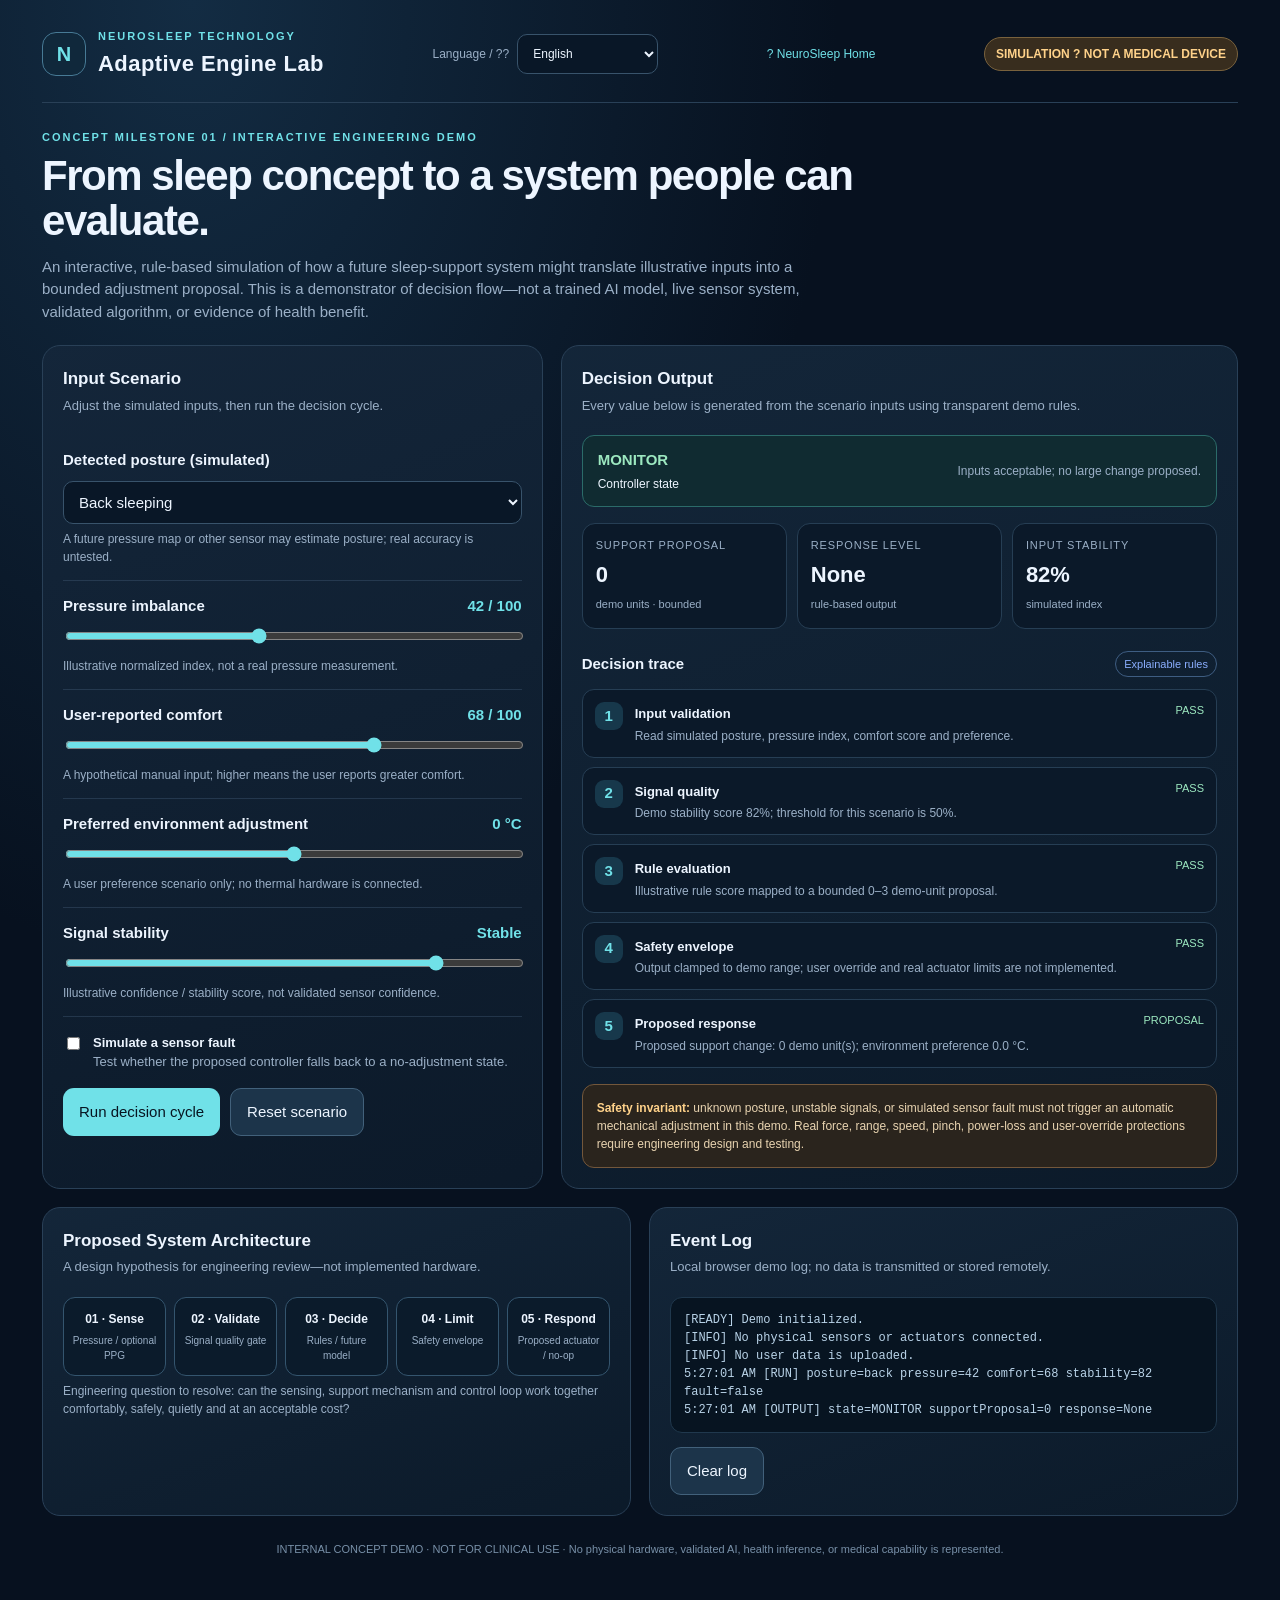
==== adaptive-engine-demo/index.html @ f201ce2b "Add adaptive engine demo and shared language selector" ====
<!doctype html>
<html lang="en">
<head>
<meta charset="utf-8"><meta name="viewport" content="width=device-width,initial-scale=1"><meta name="theme-color" content="#07111f">
<title>NeuroSleep | Adaptive Engine Simulation</title>
<style>
:root{--bg:#07111f;--panel:#101f31;--panel2:#14263a;--line:#294057;--ink:#edf5ff;--muted:#9bb0c7;--cyan:#70e1e8;--blue:#8aaeff;--amber:#ffd28a;--red:#ff9090;--green:#9ce8c0}
*{box-sizing:border-box}body{margin:0;background:radial-gradient(ellipse at 15% 0%,#132c43 0,transparent 42%),var(--bg);color:var(--ink);font:15px/1.5 Inter,Segoe UI,Arial,sans-serif}main{max-width:1240px;margin:auto;padding:28px 22px 48px}.top{display:flex;justify-content:space-between;align-items:center;gap:16px;flex-wrap:wrap;border-bottom:1px solid var(--line);padding-bottom:22px}.demo-lang{display:flex;align-items:center;gap:8px;color:var(--muted);font-size:12px}.demo-lang select{width:auto;max-width:150px}.demo-back{color:var(--cyan);text-decoration:none;font-size:12px;white-space:nowrap}.demo-back:hover{text-decoration:underline}.brand{display:flex;align-items:center;gap:12px}.mark{width:44px;height:44px;border:1px solid #477a95;border-radius:14px;display:grid;place-items:center;color:var(--cyan);font-weight:800;font-size:20px;background:#10283b}.eyebrow{color:var(--cyan);font-size:11px;letter-spacing:.18em;text-transform:uppercase;font-weight:800}.brand h1{margin:2px 0 0;font-size:22px;letter-spacing:.02em}.pill{border:1px solid #79623d;color:var(--amber);background:#382d1e;padding:7px 11px;border-radius:999px;font-size:12px;font-weight:700}.intro{padding:26px 0 22px;max-width:820px}.intro h2{font-size:clamp(27px,4vw,42px);line-height:1.08;margin:8px 0 12px;letter-spacing:-.035em}.intro p{color:var(--muted);margin:0;max-width:780px}.grid{display:grid;grid-template-columns: minmax(280px,.85fr) minmax(320px,1.15fr);gap:18px}.panel{background:linear-gradient(160deg,rgba(20,38,58,.97),rgba(12,26,42,.97));border:1px solid var(--line);border-radius:18px;padding:20px;min-width:0}.panel h3{margin:0 0 4px;font-size:17px}.sub{margin:0 0 20px;color:var(--muted);font-size:13px}.control{padding:14px 0;border-bottom:1px solid rgba(75,102,128,.35)}.control:last-of-type{border:0}.labelrow{display:flex;justify-content:space-between;gap:12px;margin-bottom:9px}.labelrow label{font-weight:650}.value{color:var(--cyan);font-variant-numeric:tabular-nums;font-weight:750}select,input[type=range]{width:100%}select{background:#091727;border:1px solid #38536b;color:var(--ink);padding:11px;border-radius:10px;font:inherit}input[type=range]{accent-color:var(--cyan)}.hint{color:var(--muted);font-size:12px;margin-top:6px}.checks{display:flex;gap:10px;align-items:flex-start;margin:16px 0;color:var(--muted);font-size:13px}.checks input{margin-top:4px;accent-color:var(--cyan)}button{background:var(--cyan);color:#071521;border:0;padding:12px 16px;border-radius:11px;font-weight:800;cursor:pointer;font:inherit}button:hover{filter:brightness(1.08)}button.secondary{background:#1c344a;color:var(--ink);border:1px solid #42617b}.actions{display:flex;gap:10px;flex-wrap:wrap;margin-top:14px}.status{display:flex;justify-content:space-between;gap:12px;align-items:center;padding:13px 15px;border-radius:12px;background:#102b31;border:1px solid #2b6b69;margin:16px 0}.status strong{color:var(--green)}.status span{font-size:12px;color:var(--muted)}.metrics{display:grid;grid-template-columns:repeat(3,minmax(0,1fr));gap:10px}.metric{background:#0b1929;border:1px solid #263e54;border-radius:13px;padding:13px}.metric small{display:block;color:var(--muted);font-size:11px;letter-spacing:.08em;text-transform:uppercase}.metric b{display:block;font-size:22px;margin:5px 0 1px}.metric em{font-size:11px;color:var(--muted);font-style:normal}.resulttitle{display:flex;justify-content:space-between;align-items:center;gap:12px;margin-top:22px}.resulttitle h4{margin:0;font-size:15px}.tag{font-size:11px;color:var(--blue);border:1px solid #3e5d82;border-radius:999px;padding:4px 8px}.steps{display:grid;gap:9px;margin-top:12px}.step{display:grid;grid-template-columns:30px 1fr auto;align-items:start;gap:10px;padding:12px;background:#0b1929;border:1px solid #263e54;border-radius:12px}.num{width:28px;height:28px;display:grid;place-items:center;border-radius:9px;background:#17384b;color:var(--cyan);font-weight:800}.step p{margin:2px 0 0;color:var(--muted);font-size:12px}.step b{font-size:13px}.state{font-size:11px;color:var(--green);white-space:nowrap}.safety{margin-top:16px;padding:14px;border:1px solid #73573b;background:#2a241d;border-radius:12px;color:#e8d3b0;font-size:12px}.safety b{color:var(--amber)}.lower{display:grid;grid-template-columns:1fr 1fr;gap:18px;margin-top:18px}.arch{display:grid;grid-template-columns:repeat(5,minmax(0,1fr));gap:8px;margin-top:14px}.node{border:1px solid #34556e;border-radius:12px;padding:12px 8px;text-align:center;background:#0b1b2b}.node b{display:block;font-size:12px}.node small{display:block;color:var(--muted);font-size:10px;margin-top:5px}.log{font-family:ui-monospace,SFMono-Regular,Consolas,monospace;color:#b9d3e8;font-size:12px;white-space:pre-wrap;max-height:180px;overflow:auto;background:#071421;border:1px solid #20384d;border-radius:12px;padding:13px;margin-top:12px}.foot{color:#7890a8;font-size:11px;text-align:center;margin-top:25px}.hidden{display:none}@media(max-width:800px){.grid,.lower{grid-template-columns:1fr}.arch{grid-template-columns:1fr}.node{text-align:left}.metrics{grid-template-columns:1fr 1fr}.top{align-items:flex-start}}@media(max-width:430px){main{padding:18px 12px}.panel{padding:15px}.metrics{grid-template-columns:1fr}}
</style></head>
<body><main>
<header class="top"><div class="brand"><div class="mark">N</div><div><div class="eyebrow">NeuroSleep Technology</div><h1>Adaptive Engine Lab</h1></div></div><div class="demo-lang"><label for="ns-lang-select">Language / ??</label><select id="ns-lang-select" aria-label="Interface language"><option value="en">English</option><option value="zh-CN">????</option><option value="zh-TW">????</option><option value="ja">???</option><option value="ko">???</option><option value="es">Espa?ol</option><option value="fr">Fran?ais</option><option value="de">Deutsch</option><option value="it">Italiano</option><option value="pt">Portugu?s</option><option value="ru">???????</option><option value="ar">???????</option><option value="hi">??????</option><option value="id">Bahasa Indonesia</option><option value="vi">Ti?ng Vi?t</option><option value="th">???</option><option value="tr">T?rk?e</option></select></div><a class="demo-back" href="../index.html">? NeuroSleep Home</a><div class="pill">SIMULATION ? NOT A MEDICAL DEVICE</div></header>
<section class="intro"><div class="eyebrow">Concept milestone 01 / Interactive engineering demo</div><h2>From sleep concept to a system people can evaluate.</h2><p>An interactive, rule-based simulation of how a future sleep-support system might translate illustrative inputs into a bounded adjustment proposal. This is a demonstrator of decision flow—not a trained AI model, live sensor system, validated algorithm, or evidence of health benefit.</p></section>
<section class="grid">
<div class="panel"><h3>Input Scenario</h3><p class="sub">Adjust the simulated inputs, then run the decision cycle.</p>
<div class="control"><div class="labelrow"><label for="posture">Detected posture (simulated)</label></div><select id="posture"><option value="back">Back sleeping</option><option value="left">Left side sleeping</option><option value="right">Right side sleeping</option><option value="stomach">Stomach / prone</option><option value="unknown">Unknown / conflicting signal</option></select><div class="hint">A future pressure map or other sensor may estimate posture; real accuracy is untested.</div></div>
<div class="control"><div class="labelrow"><label for="pressure">Pressure imbalance</label><span class="value" id="pressureV">42 / 100</span></div><input id="pressure" type="range" min="0" max="100" value="42"><div class="hint">Illustrative normalized index, not a real pressure measurement.</div></div>
<div class="control"><div class="labelrow"><label for="comfort">User-reported comfort</label><span class="value" id="comfortV">68 / 100</span></div><input id="comfort" type="range" min="0" max="100" value="68"><div class="hint">A hypothetical manual input; higher means the user reports greater comfort.</div></div>
<div class="control"><div class="labelrow"><label for="temp">Preferred environment adjustment</label><span class="value" id="tempV">0 °C</span></div><input id="temp" type="range" min="-2" max="2" step=".5" value="0"><div class="hint">A user preference scenario only; no thermal hardware is connected.</div></div>
<div class="control"><div class="labelrow"><label for="motion">Signal stability</label><span class="value" id="motionV">Stable</span></div><input id="motion" type="range" min="0" max="100" value="82"><div class="hint">Illustrative confidence / stability score, not validated sensor confidence.</div></div>
<label class="checks"><input type="checkbox" id="fault"><span><b style="color:var(--ink)">Simulate a sensor fault</b><br>Test whether the proposed controller falls back to a no-adjustment state.</span></label>
<div class="actions"><button id="run">Run decision cycle</button><button class="secondary" id="reset">Reset scenario</button></div></div>
<div class="panel"><h3>Decision Output</h3><p class="sub">Every value below is generated from the scenario inputs using transparent demo rules.</p>
<div class="status"><div><strong id="mode">MONITOR</strong><div style="font-size:12px;margin-top:3px">Controller state</div></div><span id="reason">Waiting for first simulation run</span></div>
<div class="metrics"><div class="metric"><small>Support proposal</small><b id="support">0</b><em>demo units · bounded</em></div><div class="metric"><small>Response level</small><b id="response">Low</b><em>rule-based output</em></div><div class="metric"><small>Input stability</small><b id="stable">82%</b><em>simulated index</em></div></div>
<div class="resulttitle"><h4>Decision trace</h4><span class="tag">Explainable rules</span></div>
<div class="steps" id="steps"><div class="step"><div class="num">1</div><div><b>Validate inputs</b><p>Waiting for scenario execution.</p></div><span class="state">PENDING</span></div></div>
<div class="safety"><b>Safety invariant:</b> unknown posture, unstable signals, or simulated sensor fault must not trigger an automatic mechanical adjustment in this demo. Real force, range, speed, pinch, power-loss and user-override protections require engineering design and testing.</div>
</div></section>
<section class="lower"><div class="panel"><h3>Proposed System Architecture</h3><p class="sub">A design hypothesis for engineering review—not implemented hardware.</p><div class="arch"><div class="node"><b>01 · Sense</b><small>Pressure / optional PPG</small></div><div class="node"><b>02 · Validate</b><small>Signal quality gate</small></div><div class="node"><b>03 · Decide</b><small>Rules / future model</small></div><div class="node"><b>04 · Limit</b><small>Safety envelope</small></div><div class="node"><b>05 · Respond</b><small>Proposed actuator / no-op</small></div></div><p class="hint">Engineering question to resolve: can the sensing, support mechanism and control loop work together comfortably, safely, quietly and at an acceptable cost?</p></div>
<div class="panel"><h3>Event Log</h3><p class="sub">Local browser demo log; no data is transmitted or stored remotely.</p><div class="log" id="log">[READY] Demo initialized.
[INFO] No physical sensors or actuators connected.
[INFO] No user data is uploaded.</div><div class="actions"><button class="secondary" id="clear">Clear log</button></div></div></section>
<p class="foot">INTERNAL CONCEPT DEMO · NOT FOR CLINICAL USE · No physical hardware, validated AI, health inference, or medical capability is represented.</p>
</main>
<script>
const $=id=>document.getElementById(id);
const initial={posture:"back",pressure:42,comfort:68,temp:0,motion:82,fault:false};
function sync(){ $("pressureV").textContent=$("pressure").value+" / 100";$("comfortV").textContent=$("comfort").value+" / 100";$("tempV").textContent=(Number($("temp").value)>0?"+":"")+Number($("temp").value).toFixed(1).replace(".0","")+" °C";$("motionV").textContent=Number($("motion").value)>=75?"Stable":Number($("motion").value)>=50?"Variable":"Unstable"; }
["pressure","comfort","temp","motion"].forEach(id=>$(id).addEventListener("input",sync));
function addLog(s){$("log").textContent+="\n"+new Date().toLocaleTimeString()+" "+s;$("log").scrollTop=$("log").scrollHeight;}
function run(){const posture=$("posture").value,p=+$("pressure").value,c=+$("comfort").value,t=+$("temp").value,m=+$("motion").value,f=$("fault").checked;let state="MONITOR",support=0,response="Low",reason="Inputs acceptable; no large change proposed.",steps=[];
steps.push(["Input validation", "Read simulated posture, pressure index, comfort score and preference.", "PASS"]);
if(f||posture==="unknown"||m<50){state="SAFE HOLD";reason=f?"Simulated sensor fault — adjustment inhibited.":posture==="unknown"?"Posture is unknown or conflicting — adjustment inhibited.":"Signal stability below demo threshold — adjustment inhibited.";steps.push(["Safety gate",reason,"BLOCK"]);steps.push(["Actuator command","No automatic mechanical adjustment. Retain last known safe state in a real design.","NO-OP"]);support=0;response="Inhibited";}
else{steps.push(["Signal quality","Demo stability score "+m+"%; threshold for this scenario is 50%.","PASS"]);let base=posture==="left"||posture==="right"?1:posture==="back"?0.5:0;let need=Math.max(0,Math.min(3,Math.round((p-35)/22+(55-c)/35+base)));support=need;response=need>=2?"Moderate":need===1?"Low":"None";if(c<35){reason="Low reported comfort raises a review flag; no clinical inference is made.";}if(posture==="stomach"){support=0;response="None";reason="Prone posture: demo policy suppresses automatic support changes pending specialist engineering review.";}steps.push(["Rule evaluation","Illustrative rule score mapped to a bounded 0–3 demo-unit proposal.","PASS"]);steps.push(["Safety envelope","Output clamped to demo range; user override and real actuator limits are not implemented.","PASS"]);steps.push(["Proposed response",posture==="stomach"?"No automatic adjustment for this scenario.":"Proposed support change: "+support+" demo unit(s); environment preference "+(t>0?"+":"")+t.toFixed(1)+" °C.","PROPOSAL"]);}
$("mode").textContent=state;$("reason").textContent=reason;$("support").textContent=support;$("response").textContent=response;$("stable").textContent=m+"%";
$("steps").innerHTML=steps.map((s,i)=>'<div class="step"><div class="num">'+(i+1)+'</div><div><b>'+s[0]+'</b><p>'+s[1]+'</p></div><span class="state">'+s[2]+'</span></div>').join("");
addLog("[RUN] posture="+posture+" pressure="+p+" comfort="+c+" stability="+m+" fault="+f);addLog("[OUTPUT] state="+state+" supportProposal="+support+" response="+response);}
$("run").addEventListener("click",run);$("clear").addEventListener("click",()=>$("log").textContent="[CLEARED] Log cleared. No data transmitted.");$("reset").addEventListener("click",()=>{Object.entries(initial).forEach(([k,v])=>{if(k==="fault")$(k).checked=v;else $(k).value=v;});sync();run();addLog("[RESET] Default scenario restored.");});
sync();run();
// Share the selected language with Yiang Health and the NeuroSleep main site.
(function(){const s=document.getElementById("ns-lang-select");const langs=["en","zh-CN","zh-TW","ja","ko","es","fr","de","it","pt","ru","ar","hi","id","vi","th","tr"];const saved=localStorage.getItem("yiang_health_lang");const nav=(navigator.language||"en").toLowerCase();let lang=saved&&langs.includes(saved)?saved:(nav.startsWith("zh")?(nav.includes("tw")||nav.includes("hk")?"zh-TW":"zh-CN"):nav.split("-")[0]);if(!langs.includes(lang))lang="en";s.value=lang;document.documentElement.lang=lang;document.documentElement.dir=lang==="ar"?"rtl":"ltr";s.addEventListener("change",()=>{localStorage.setItem("yiang_health_lang",s.value);document.documentElement.lang=s.value;document.documentElement.dir=s.value==="ar"?"rtl":"ltr";});})();
</script></body></html>
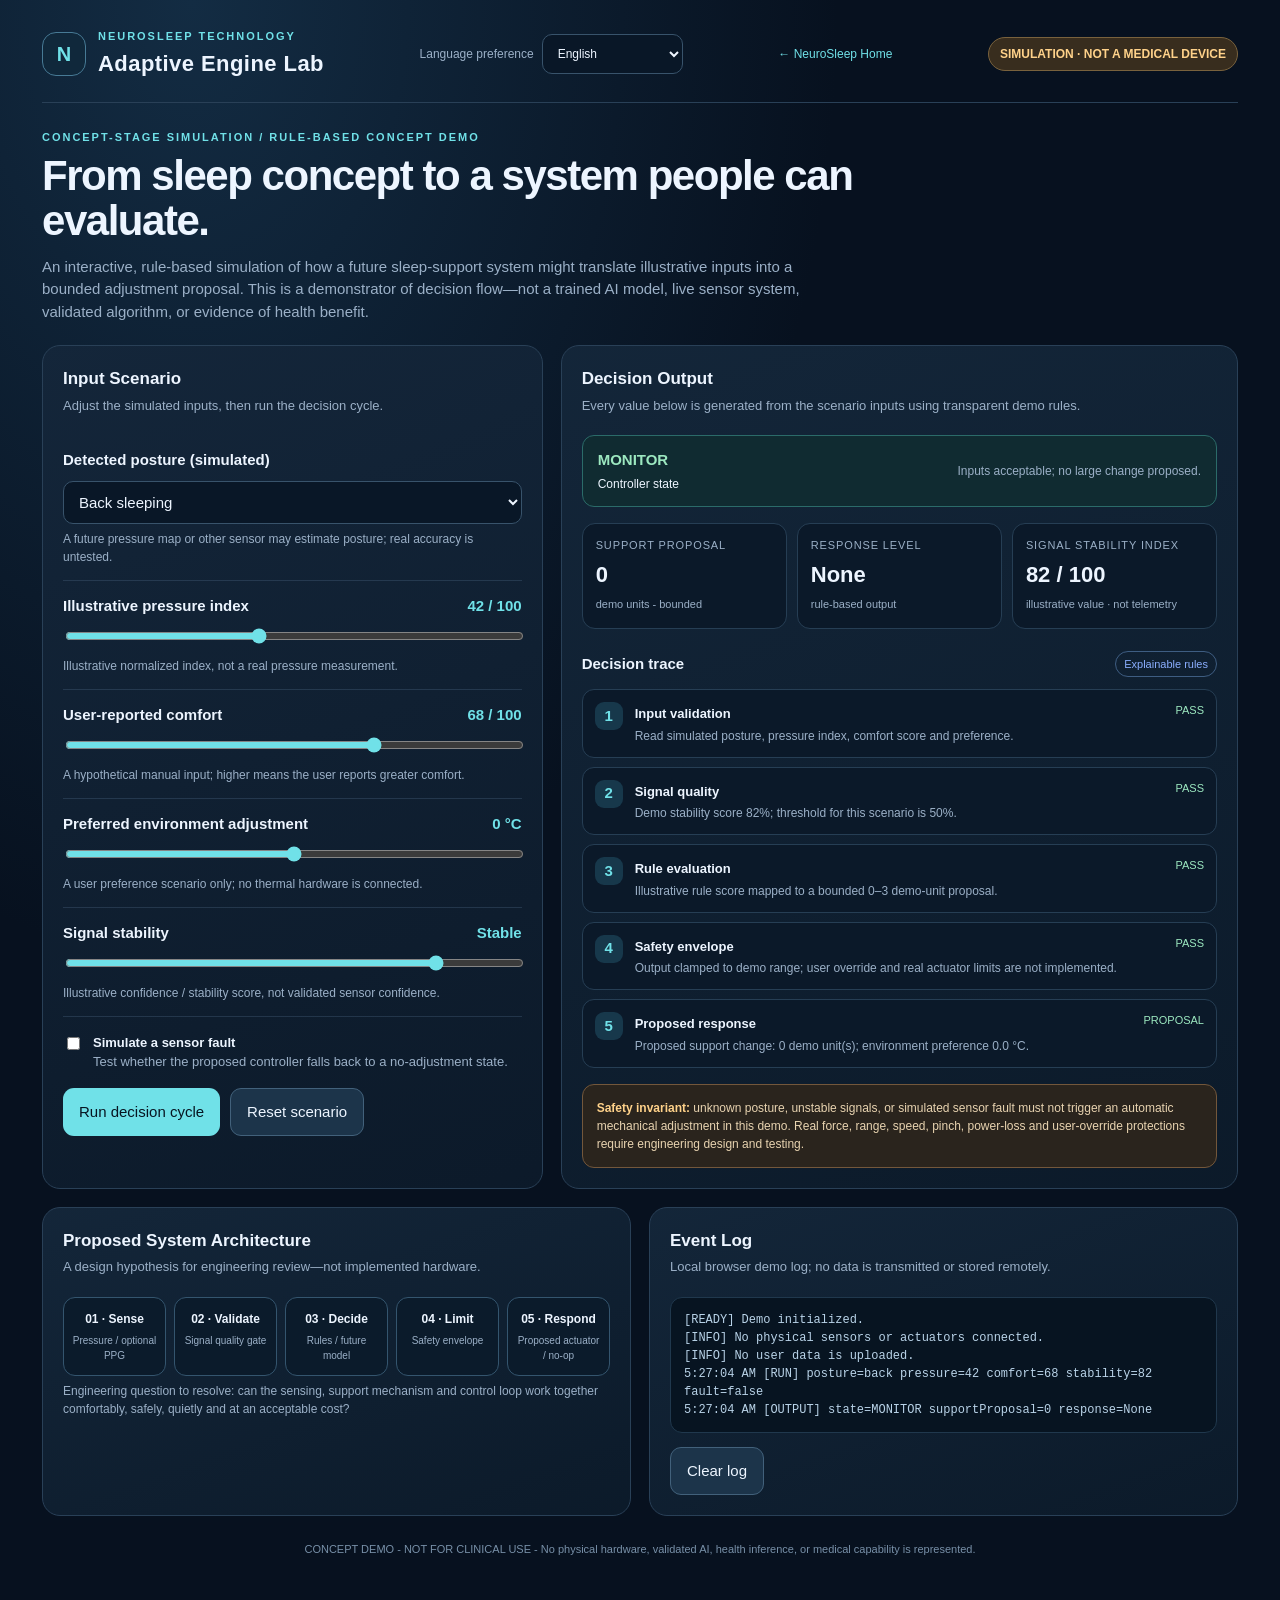
==== commit 3385be9e: "Redesign NeuroSleep buyer-facing website" ====
--- a/adaptive-engine-demo/index.html
+++ b/adaptive-engine-demo/index.html
@@ -8,12 +8,12 @@
 *{box-sizing:border-box}body{margin:0;background:radial-gradient(ellipse at 15% 0%,#132c43 0,transparent 42%),var(--bg);color:var(--ink);font:15px/1.5 Inter,Segoe UI,Arial,sans-serif}main{max-width:1240px;margin:auto;padding:28px 22px 48px}.top{display:flex;justify-content:space-between;align-items:center;gap:16px;flex-wrap:wrap;border-bottom:1px solid var(--line);padding-bottom:22px}.demo-lang{display:flex;align-items:center;gap:8px;color:var(--muted);font-size:12px}.demo-lang select{width:auto;max-width:150px}.demo-back{color:var(--cyan);text-decoration:none;font-size:12px;white-space:nowrap}.demo-back:hover{text-decoration:underline}.brand{display:flex;align-items:center;gap:12px}.mark{width:44px;height:44px;border:1px solid #477a95;border-radius:14px;display:grid;place-items:center;color:var(--cyan);font-weight:800;font-size:20px;background:#10283b}.eyebrow{color:var(--cyan);font-size:11px;letter-spacing:.18em;text-transform:uppercase;font-weight:800}.brand h1{margin:2px 0 0;font-size:22px;letter-spacing:.02em}.pill{border:1px solid #79623d;color:var(--amber);background:#382d1e;padding:7px 11px;border-radius:999px;font-size:12px;font-weight:700}.intro{padding:26px 0 22px;max-width:820px}.intro h2{font-size:clamp(27px,4vw,42px);line-height:1.08;margin:8px 0 12px;letter-spacing:-.035em}.intro p{color:var(--muted);margin:0;max-width:780px}.grid{display:grid;grid-template-columns: minmax(280px,.85fr) minmax(320px,1.15fr);gap:18px}.panel{background:linear-gradient(160deg,rgba(20,38,58,.97),rgba(12,26,42,.97));border:1px solid var(--line);border-radius:18px;padding:20px;min-width:0}.panel h3{margin:0 0 4px;font-size:17px}.sub{margin:0 0 20px;color:var(--muted);font-size:13px}.control{padding:14px 0;border-bottom:1px solid rgba(75,102,128,.35)}.control:last-of-type{border:0}.labelrow{display:flex;justify-content:space-between;gap:12px;margin-bottom:9px}.labelrow label{font-weight:650}.value{color:var(--cyan);font-variant-numeric:tabular-nums;font-weight:750}select,input[type=range]{width:100%}select{background:#091727;border:1px solid #38536b;color:var(--ink);padding:11px;border-radius:10px;font:inherit}input[type=range]{accent-color:var(--cyan)}.hint{color:var(--muted);font-size:12px;margin-top:6px}.checks{display:flex;gap:10px;align-items:flex-start;margin:16px 0;color:var(--muted);font-size:13px}.checks input{margin-top:4px;accent-color:var(--cyan)}button{background:var(--cyan);color:#071521;border:0;padding:12px 16px;border-radius:11px;font-weight:800;cursor:pointer;font:inherit}button:hover{filter:brightness(1.08)}button.secondary{background:#1c344a;color:var(--ink);border:1px solid #42617b}.actions{display:flex;gap:10px;flex-wrap:wrap;margin-top:14px}.status{display:flex;justify-content:space-between;gap:12px;align-items:center;padding:13px 15px;border-radius:12px;background:#102b31;border:1px solid #2b6b69;margin:16px 0}.status strong{color:var(--green)}.status span{font-size:12px;color:var(--muted)}.metrics{display:grid;grid-template-columns:repeat(3,minmax(0,1fr));gap:10px}.metric{background:#0b1929;border:1px solid #263e54;border-radius:13px;padding:13px}.metric small{display:block;color:var(--muted);font-size:11px;letter-spacing:.08em;text-transform:uppercase}.metric b{display:block;font-size:22px;margin:5px 0 1px}.metric em{font-size:11px;color:var(--muted);font-style:normal}.resulttitle{display:flex;justify-content:space-between;align-items:center;gap:12px;margin-top:22px}.resulttitle h4{margin:0;font-size:15px}.tag{font-size:11px;color:var(--blue);border:1px solid #3e5d82;border-radius:999px;padding:4px 8px}.steps{display:grid;gap:9px;margin-top:12px}.step{display:grid;grid-template-columns:30px 1fr auto;align-items:start;gap:10px;padding:12px;background:#0b1929;border:1px solid #263e54;border-radius:12px}.num{width:28px;height:28px;display:grid;place-items:center;border-radius:9px;background:#17384b;color:var(--cyan);font-weight:800}.step p{margin:2px 0 0;color:var(--muted);font-size:12px}.step b{font-size:13px}.state{font-size:11px;color:var(--green);white-space:nowrap}.safety{margin-top:16px;padding:14px;border:1px solid #73573b;background:#2a241d;border-radius:12px;color:#e8d3b0;font-size:12px}.safety b{color:var(--amber)}.lower{display:grid;grid-template-columns:1fr 1fr;gap:18px;margin-top:18px}.arch{display:grid;grid-template-columns:repeat(5,minmax(0,1fr));gap:8px;margin-top:14px}.node{border:1px solid #34556e;border-radius:12px;padding:12px 8px;text-align:center;background:#0b1b2b}.node b{display:block;font-size:12px}.node small{display:block;color:var(--muted);font-size:10px;margin-top:5px}.log{font-family:ui-monospace,SFMono-Regular,Consolas,monospace;color:#b9d3e8;font-size:12px;white-space:pre-wrap;max-height:180px;overflow:auto;background:#071421;border:1px solid #20384d;border-radius:12px;padding:13px;margin-top:12px}.foot{color:#7890a8;font-size:11px;text-align:center;margin-top:25px}.hidden{display:none}@media(max-width:800px){.grid,.lower{grid-template-columns:1fr}.arch{grid-template-columns:1fr}.node{text-align:left}.metrics{grid-template-columns:1fr 1fr}.top{align-items:flex-start}}@media(max-width:430px){main{padding:18px 12px}.panel{padding:15px}.metrics{grid-template-columns:1fr}}
 </style></head>
 <body><main>
-<header class="top"><div class="brand"><div class="mark">N</div><div><div class="eyebrow">NeuroSleep Technology</div><h1>Adaptive Engine Lab</h1></div></div><div class="demo-lang"><label for="ns-lang-select">Language / ??</label><select id="ns-lang-select" aria-label="Interface language"><option value="en">English</option><option value="zh-CN">????</option><option value="zh-TW">????</option><option value="ja">???</option><option value="ko">???</option><option value="es">Espa?ol</option><option value="fr">Fran?ais</option><option value="de">Deutsch</option><option value="it">Italiano</option><option value="pt">Portugu?s</option><option value="ru">???????</option><option value="ar">???????</option><option value="hi">??????</option><option value="id">Bahasa Indonesia</option><option value="vi">Ti?ng Vi?t</option><option value="th">???</option><option value="tr">T?rk?e</option></select></div><a class="demo-back" href="../index.html">? NeuroSleep Home</a><div class="pill">SIMULATION ? NOT A MEDICAL DEVICE</div></header>
-<section class="intro"><div class="eyebrow">Concept milestone 01 / Interactive engineering demo</div><h2>From sleep concept to a system people can evaluate.</h2><p>An interactive, rule-based simulation of how a future sleep-support system might translate illustrative inputs into a bounded adjustment proposal. This is a demonstrator of decision flow—not a trained AI model, live sensor system, validated algorithm, or evidence of health benefit.</p></section>
+<header class="top"><div class="brand"><div class="mark">N</div><div><div class="eyebrow">NeuroSleep Technology</div><h1>Adaptive Engine Lab</h1></div></div><div class="demo-lang"><label for="ns-lang-select">Language preference</label><select id="ns-lang-select" aria-label="Language preference"><option value="en">English</option><option value="zh-CN">&#31616;&#20307;&#20013;&#25991;</option><option value="zh-TW">&#32321;&#39636;&#20013;&#25991;</option><option value="ja">&#26085;&#26412;&#35486;</option><option value="ko">&#54620;&#44397;&#50612;</option><option value="es">Espa&#241;ol</option><option value="fr">Fran&#231;ais</option><option value="de">Deutsch</option><option value="it">Italiano</option><option value="pt">Portugu&#234;s</option><option value="ru">&#1056;&#1091;&#1089;&#1089;&#1082;&#1080;&#1081;</option><option value="ar">&#1575;&#1604;&#1593;&#1585;&#1576;&#1610;&#1577;</option><option value="hi">&#2361;&#2367;&#2344;&#2381;&#2342;&#2368;</option><option value="id">Bahasa Indonesia</option><option value="vi">Ti&#7871;ng Vi&#7879;t</option><option value="th">&#3652;&#3607;&#3618;</option><option value="tr">T&#252;rk&#231;e</option></select></div><a class="demo-back" href="../index.html">&#8592; NeuroSleep Home</a><div class="pill">SIMULATION &middot; NOT A MEDICAL DEVICE</div></header>
+<section class="intro"><div class="eyebrow">Concept-stage simulation / Rule-based concept demo</div><h2>From sleep concept to a system people can evaluate.</h2><p>An interactive, rule-based simulation of how a future sleep-support system might translate illustrative inputs into a bounded adjustment proposal. This is a demonstrator of decision flow—not a trained AI model, live sensor system, validated algorithm, or evidence of health benefit.</p></section>
 <section class="grid">
 <div class="panel"><h3>Input Scenario</h3><p class="sub">Adjust the simulated inputs, then run the decision cycle.</p>
 <div class="control"><div class="labelrow"><label for="posture">Detected posture (simulated)</label></div><select id="posture"><option value="back">Back sleeping</option><option value="left">Left side sleeping</option><option value="right">Right side sleeping</option><option value="stomach">Stomach / prone</option><option value="unknown">Unknown / conflicting signal</option></select><div class="hint">A future pressure map or other sensor may estimate posture; real accuracy is untested.</div></div>
-<div class="control"><div class="labelrow"><label for="pressure">Pressure imbalance</label><span class="value" id="pressureV">42 / 100</span></div><input id="pressure" type="range" min="0" max="100" value="42"><div class="hint">Illustrative normalized index, not a real pressure measurement.</div></div>
+<div class="control"><div class="labelrow"><label for="pressure">Illustrative pressure index</label><span class="value" id="pressureV">42 / 100</span></div><input id="pressure" type="range" min="0" max="100" value="42"><div class="hint">Illustrative normalized index, not a real pressure measurement.</div></div>
 <div class="control"><div class="labelrow"><label for="comfort">User-reported comfort</label><span class="value" id="comfortV">68 / 100</span></div><input id="comfort" type="range" min="0" max="100" value="68"><div class="hint">A hypothetical manual input; higher means the user reports greater comfort.</div></div>
 <div class="control"><div class="labelrow"><label for="temp">Preferred environment adjustment</label><span class="value" id="tempV">0 °C</span></div><input id="temp" type="range" min="-2" max="2" step=".5" value="0"><div class="hint">A user preference scenario only; no thermal hardware is connected.</div></div>
 <div class="control"><div class="labelrow"><label for="motion">Signal stability</label><span class="value" id="motionV">Stable</span></div><input id="motion" type="range" min="0" max="100" value="82"><div class="hint">Illustrative confidence / stability score, not validated sensor confidence.</div></div>
@@ -21,7 +21,7 @@
 <div class="actions"><button id="run">Run decision cycle</button><button class="secondary" id="reset">Reset scenario</button></div></div>
 <div class="panel"><h3>Decision Output</h3><p class="sub">Every value below is generated from the scenario inputs using transparent demo rules.</p>
 <div class="status"><div><strong id="mode">MONITOR</strong><div style="font-size:12px;margin-top:3px">Controller state</div></div><span id="reason">Waiting for first simulation run</span></div>
-<div class="metrics"><div class="metric"><small>Support proposal</small><b id="support">0</b><em>demo units · bounded</em></div><div class="metric"><small>Response level</small><b id="response">Low</b><em>rule-based output</em></div><div class="metric"><small>Input stability</small><b id="stable">82%</b><em>simulated index</em></div></div>
+<div class="metrics"><div class="metric"><small>Support proposal</small><b id="support">0</b><em>demo units - bounded</em></div><div class="metric"><small>Response level</small><b id="response">Low</b><em>rule-based output</em></div><div class="metric"><small>Signal stability index</small><b id="stable">82 / 100</b><em>illustrative value · not telemetry</em></div></div>
 <div class="resulttitle"><h4>Decision trace</h4><span class="tag">Explainable rules</span></div>
 <div class="steps" id="steps"><div class="step"><div class="num">1</div><div><b>Validate inputs</b><p>Waiting for scenario execution.</p></div><span class="state">PENDING</span></div></div>
 <div class="safety"><b>Safety invariant:</b> unknown posture, unstable signals, or simulated sensor fault must not trigger an automatic mechanical adjustment in this demo. Real force, range, speed, pinch, power-loss and user-override protections require engineering design and testing.</div>
@@ -30,7 +30,7 @@
 <div class="panel"><h3>Event Log</h3><p class="sub">Local browser demo log; no data is transmitted or stored remotely.</p><div class="log" id="log">[READY] Demo initialized.
 [INFO] No physical sensors or actuators connected.
 [INFO] No user data is uploaded.</div><div class="actions"><button class="secondary" id="clear">Clear log</button></div></div></section>
-<p class="foot">INTERNAL CONCEPT DEMO · NOT FOR CLINICAL USE · No physical hardware, validated AI, health inference, or medical capability is represented.</p>
+<p class="foot">CONCEPT DEMO - NOT FOR CLINICAL USE - No physical hardware, validated AI, health inference, or medical capability is represented.</p>
 </main>
 <script>
 const $=id=>document.getElementById(id);
@@ -42,7 +42,7 @@
 steps.push(["Input validation", "Read simulated posture, pressure index, comfort score and preference.", "PASS"]);
 if(f||posture==="unknown"||m<50){state="SAFE HOLD";reason=f?"Simulated sensor fault — adjustment inhibited.":posture==="unknown"?"Posture is unknown or conflicting — adjustment inhibited.":"Signal stability below demo threshold — adjustment inhibited.";steps.push(["Safety gate",reason,"BLOCK"]);steps.push(["Actuator command","No automatic mechanical adjustment. Retain last known safe state in a real design.","NO-OP"]);support=0;response="Inhibited";}
 else{steps.push(["Signal quality","Demo stability score "+m+"%; threshold for this scenario is 50%.","PASS"]);let base=posture==="left"||posture==="right"?1:posture==="back"?0.5:0;let need=Math.max(0,Math.min(3,Math.round((p-35)/22+(55-c)/35+base)));support=need;response=need>=2?"Moderate":need===1?"Low":"None";if(c<35){reason="Low reported comfort raises a review flag; no clinical inference is made.";}if(posture==="stomach"){support=0;response="None";reason="Prone posture: demo policy suppresses automatic support changes pending specialist engineering review.";}steps.push(["Rule evaluation","Illustrative rule score mapped to a bounded 0–3 demo-unit proposal.","PASS"]);steps.push(["Safety envelope","Output clamped to demo range; user override and real actuator limits are not implemented.","PASS"]);steps.push(["Proposed response",posture==="stomach"?"No automatic adjustment for this scenario.":"Proposed support change: "+support+" demo unit(s); environment preference "+(t>0?"+":"")+t.toFixed(1)+" °C.","PROPOSAL"]);}
-$("mode").textContent=state;$("reason").textContent=reason;$("support").textContent=support;$("response").textContent=response;$("stable").textContent=m+"%";
+$("mode").textContent=state;$("reason").textContent=reason;$("support").textContent=support;$("response").textContent=response;$("stable").textContent=m+" / 100";
 $("steps").innerHTML=steps.map((s,i)=>'<div class="step"><div class="num">'+(i+1)+'</div><div><b>'+s[0]+'</b><p>'+s[1]+'</p></div><span class="state">'+s[2]+'</span></div>').join("");
 addLog("[RUN] posture="+posture+" pressure="+p+" comfort="+c+" stability="+m+" fault="+f);addLog("[OUTPUT] state="+state+" supportProposal="+support+" response="+response);}
 $("run").addEventListener("click",run);$("clear").addEventListener("click",()=>$("log").textContent="[CLEARED] Log cleared. No data transmitted.");$("reset").addEventListener("click",()=>{Object.entries(initial).forEach(([k,v])=>{if(k==="fault")$(k).checked=v;else $(k).value=v;});sync();run();addLog("[RESET] Default scenario restored.");});
